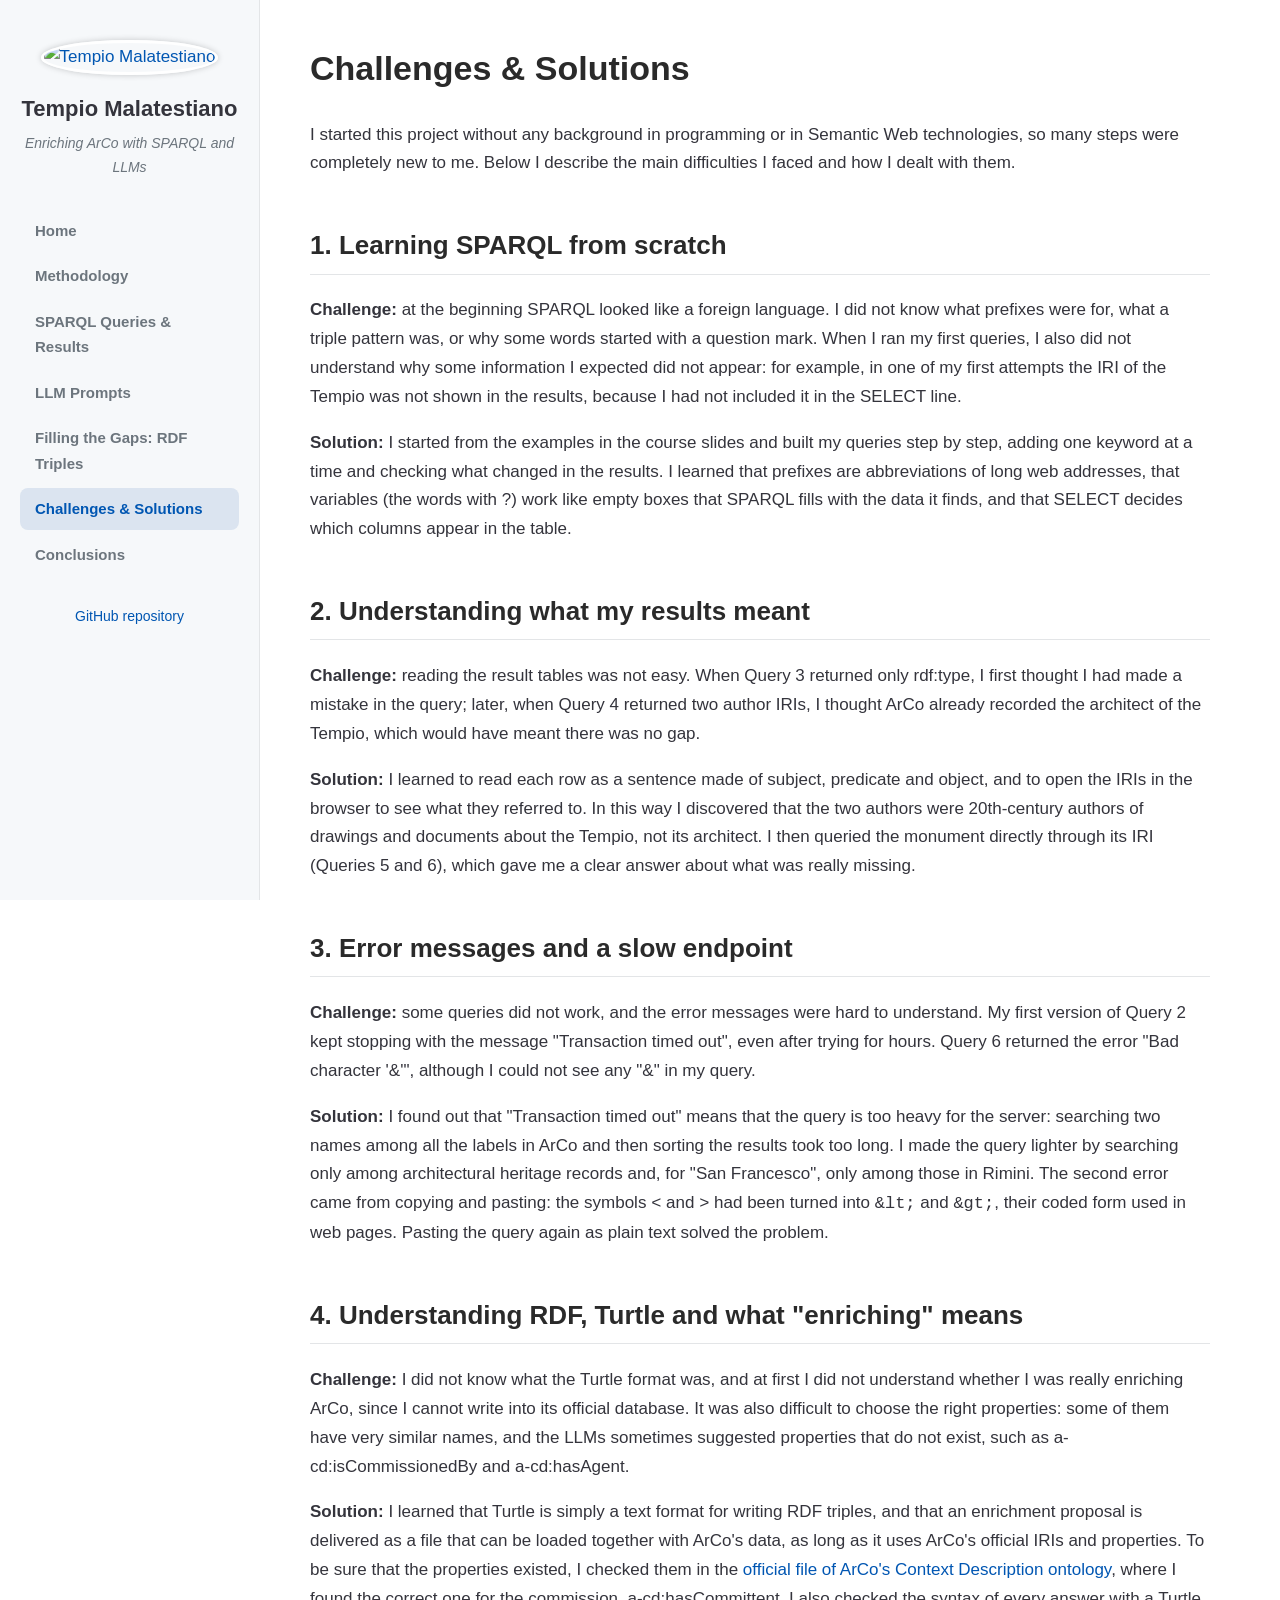
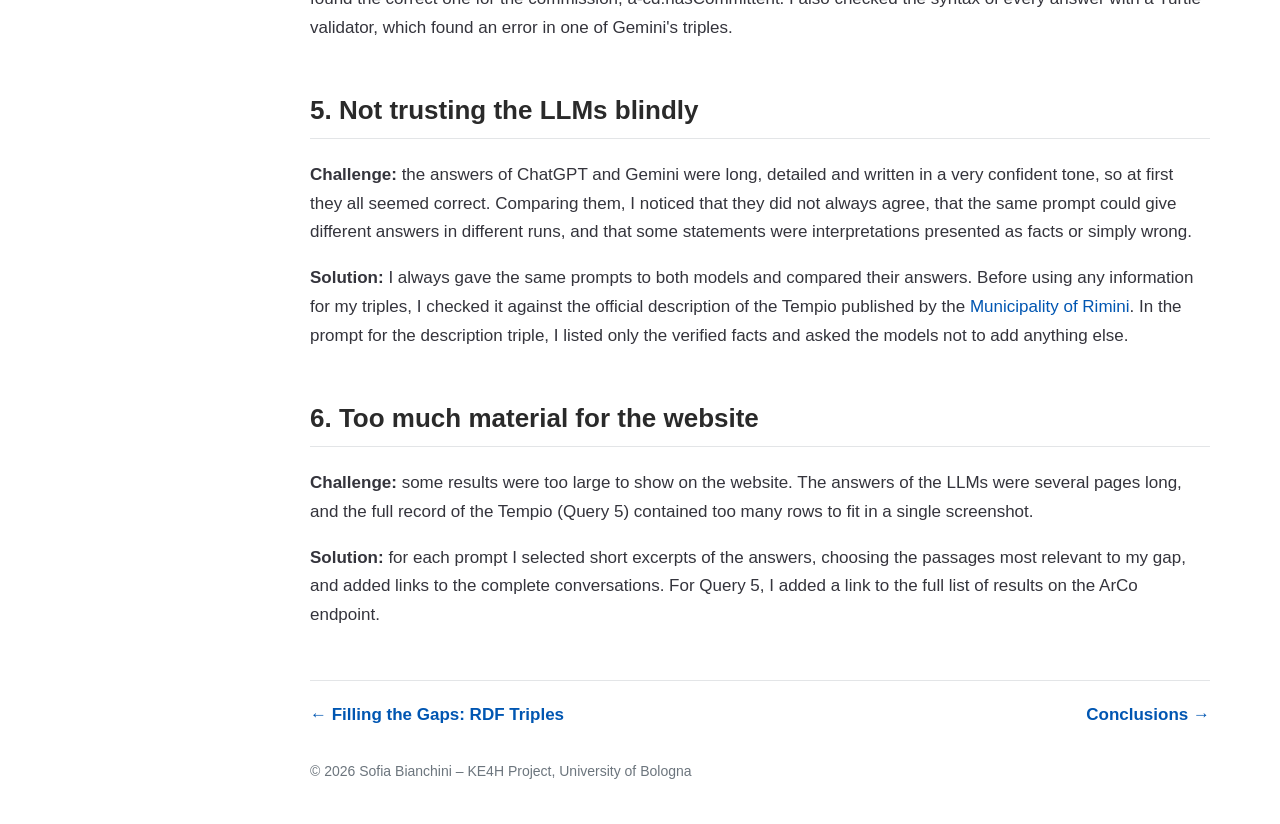
==== challenges.html @ 34fade14 "Add files via upload" ====
<!DOCTYPE html>
<html lang="en">
<head>
  <meta charset="UTF-8">
  <meta name="viewport" content="width=device-width, initial-scale=1.0">
  <title>Challenges &amp; Solutions &ndash; Tempio Malatestiano</title>
  <link rel="stylesheet" href="style.css">
</head>
<body>

  <!-- SIDEBAR MENU: the same on every page -->
  <aside class="sidebar">
    <a href="index.html">
      <img class="avatar" src="images/avatar-tempio.jpg" alt="Tempio Malatestiano">
    </a>
    <p class="site-title">Tempio Malatestiano</p>
    <p class="site-subtitle">Enriching ArCo with SPARQL and LLMs</p>

    <nav>
      <ul>
        <li><a href="index.html">Home</a></li>
        <li><a href="methodology.html">Methodology</a></li>
        <li><a href="sparql.html">SPARQL Queries &amp; Results</a></li>
        <li><a href="prompts.html">LLM Prompts</a></li>
        <li><a href="rdf-triples.html">Filling the Gaps: RDF Triples</a></li>
        <li><a href="challenges.html" class="active">Challenges &amp; Solutions</a></li>
        <li><a href="conclusions.html">Conclusions</a></li>
      </ul>
    </nav>

    <p class="sidebar-link">
      <a href="https://github.com/sofiabianchiniweb/KE4H_Project" target="_blank">GitHub repository</a>
    </p>
  </aside>

  <!-- PAGE CONTENT -->
  <main>
    <h1>Challenges &amp; Solutions</h1>

    <p>I started this project without any background in programming or in Semantic Web technologies, so many steps were completely new to me. Below I describe the main difficulties I faced and how I dealt with them.</p>
    <h2>1. Learning SPARQL from scratch</h2>
    <p><strong>Challenge:</strong> at the beginning SPARQL looked like a foreign language. I did not know what prefixes were for, what a triple pattern was, or why some words started with a question mark. When I ran my first queries, I also did not understand why some information I expected did not appear: for example, in one of my first attempts the IRI of the Tempio was not shown in the results, because I had not included it in the SELECT line.</p>
    <p><strong>Solution:</strong> I started from the examples in the course slides and built my queries step by step, adding one keyword at a time and checking what changed in the results. I learned that prefixes are abbreviations of long web addresses, that variables (the words with ?) work like empty boxes that SPARQL fills with the data it finds, and that SELECT decides which columns appear in the table.</p>
    <h2>2. Understanding what my results meant</h2>
    <p><strong>Challenge:</strong> reading the result tables was not easy. When Query 3 returned only rdf:type, I first thought I had made a mistake in the query; later, when Query 4 returned two author IRIs, I thought ArCo already recorded the architect of the Tempio, which would have meant there was no gap.</p>
    <p><strong>Solution:</strong> I learned to read each row as a sentence made of subject, predicate and object, and to open the IRIs in the browser to see what they referred to. In this way I discovered that the two authors were 20th-century authors of drawings and documents about the Tempio, not its architect. I then queried the monument directly through its IRI (Queries 5 and 6), which gave me a clear answer about what was really missing.</p>
    <h2>3. Error messages and a slow endpoint</h2>
    <p><strong>Challenge:</strong> some queries did not work, and the error messages were hard to understand. My first version of Query 2 kept stopping with the message "Transaction timed out", even after trying for hours. Query 6 returned the error "Bad character '&amp;'", although I could not see any "&amp;" in my query.</p>
    <p><strong>Solution:</strong> I found out that "Transaction timed out" means that the query is too heavy for the server: searching two names among all the labels in ArCo and then sorting the results took too long. I made the query lighter by searching only among architectural heritage records and, for "San Francesco", only among those in Rimini. The second error came from copying and pasting: the symbols <code>&lt;</code> and <code>&gt;</code> had been turned into <code>&amp;lt;</code> and <code>&amp;gt;</code>, their coded form used in web pages. Pasting the query again as plain text solved the problem.</p>
    <h2>4. Understanding RDF, Turtle and what "enriching" means</h2>
    <p><strong>Challenge:</strong> I did not know what the Turtle format was, and at first I did not understand whether I was really enriching ArCo, since I cannot write into its official database. It was also difficult to choose the right properties: some of them have very similar names, and the LLMs sometimes suggested properties that do not exist, such as a-cd:isCommissionedBy and a-cd:hasAgent.</p>
    <p><strong>Solution:</strong> I learned that Turtle is simply a text format for writing RDF triples, and that an enrichment proposal is delivered as a file that can be loaded together with ArCo's data, as long as it uses ArCo's official IRIs and properties. To be sure that the properties existed, I checked them in the <a href="https://github.com/ICCD-MiBACT/ArCo/blob/master/ArCo-release/ontologie/context-description/context-description.owl" target="_blank">official file of ArCo's Context Description ontology</a>, where I found the correct one for the commission, a-cd:hasCommittent. I also checked the syntax of every answer with a Turtle validator, which found an error in one of Gemini's triples.</p>
    <h2>5. Not trusting the LLMs blindly</h2>
    <p><strong>Challenge:</strong> the answers of ChatGPT and Gemini were long, detailed and written in a very confident tone, so at first they all seemed correct. Comparing them, I noticed that they did not always agree, that the same prompt could give different answers in different runs, and that some statements were interpretations presented as facts or simply wrong.</p>
    <p><strong>Solution:</strong> I always gave the same prompts to both models and compared their answers. Before using any information for my triples, I checked it against the official description of the Tempio published by the <a href="https://www.comune.rimini.it/vivere-il-comune/luoghi/edificio-di-culto/tempio-malatestiano" target="_blank">Municipality of Rimini</a>. In the prompt for the description triple, I listed only the verified facts and asked the models not to add anything else.</p>
    <h2>6. Too much material for the website</h2>
    <p><strong>Challenge:</strong> some results were too large to show on the website. The answers of the LLMs were several pages long, and the full record of the Tempio (Query 5) contained too many rows to fit in a single screenshot.</p>
    <p><strong>Solution:</strong> for each prompt I selected short excerpts of the answers, choosing the passages most relevant to my gap, and added links to the complete conversations. For Query 5, I added a link to the full list of results on the ArCo endpoint.</p>

    <!-- Links to the previous and next page -->
    <div class="page-nav">
      <a href="rdf-triples.html">&larr; Filling the Gaps: RDF Triples</a>
      <a href="conclusions.html">Conclusions &rarr;</a>
    </div>

    <footer>
      &copy; 2026 Sofia Bianchini &ndash; KE4H Project, University of Bologna
    </footer>
  </main>

</body>
</html>
---- style.css ----
/* =========================================================
   Style sheet for the KE4H project website
   The same file is used by all the pages of the site.
   ========================================================= */

/* ---------- General settings ---------- */

body {
  margin: 0;
  font-family: "Segoe UI", Helvetica, Arial, sans-serif;
  font-size: 17px;
  line-height: 1.7;
  color: #34343c;
  background-color: #ffffff;
}

a {
  color: #0056b2;
  text-decoration: none;
}

a:hover {
  text-decoration: underline;
}

/* ---------- Sidebar menu (left side, fixed) ---------- */

.sidebar {
  position: fixed;
  top: 0;
  left: 0;
  width: 260px;
  height: 100%;
  overflow-y: auto;
  box-sizing: border-box;
  padding: 40px 20px;
  background-color: #f6f8fa;
  border-right: 1px solid #e3e5e7;
  text-align: center;
}

.avatar {
  width: 112px;
  height: 112px;
  border-radius: 50%;           /* round picture */
  object-fit: cover;
  border: 3px solid #ffffff;
  box-shadow: 0 0 6px rgba(0, 0, 0, 0.2);
}

.site-title {
  margin: 15px 0 0 0;
  font-size: 22px;
  font-weight: bold;
  color: #34343c;
}

.site-subtitle {
  margin: 5px 0 30px 0;
  font-size: 14px;
  font-style: italic;
  color: #6c757d;
}

.sidebar ul {
  list-style: none;
  margin: 0;
  padding: 0;
  text-align: left;
}

.sidebar li a {
  display: block;
  padding: 8px 15px;
  margin-bottom: 4px;
  border-radius: 8px;
  font-size: 15px;
  font-weight: 600;
  color: #6c757d;
}

.sidebar li a:hover {
  background-color: #e9ecef;
  color: #34343c;
  text-decoration: none;
}

/* the page that is currently open */
.sidebar li a.active {
  background-color: #dbe4f0;
  color: #0056b2;
}

.sidebar-link {
  margin-top: 30px;
  font-size: 14px;
}

/* ---------- Page content ---------- */

main {
  margin-left: 260px;           /* leaves space for the sidebar */
  max-width: 900px;
  padding: 40px 50px;
}

h1 {
  font-size: 34px;
  margin-top: 0;
  color: #2a2a2a;
}

h2 {
  font-size: 26px;
  margin-top: 45px;
  padding-bottom: 6px;
  border-bottom: 1px solid #e3e5e7;
  color: #2a2a2a;
}

h3 {
  font-size: 20px;
  margin-top: 30px;
  color: #2a2a2a;
}

img {
  max-width: 100%;              /* pictures never exceed the page width */
  border: 1px solid #e3e5e7;
  border-radius: 6px;
}

.main-photo {
  width: 520px;
}

.author-photo {
  width: 200px;
}

blockquote {
  margin: 20px 0;
  padding: 5px 20px;
  border-left: 4px solid #c4c8cc;
  color: #5a5a5a;
}

/* ---------- Code (SPARQL queries, RDF triples, prompts) ---------- */

pre.code {
  background-color: #f6f8fa;
  border: 1px solid #e3e5e7;
  border-radius: 6px;
  padding: 15px;
  overflow-x: auto;             /* long lines can be scrolled */
  font-size: 14px;
  line-height: 1.5;
}

/* prompts are text, so long lines go to a new line */
pre.prompt-text {
  white-space: pre-wrap;
}

code {
  font-family: Consolas, "Courier New", monospace;
}

/* ---------- Coloured boxes ---------- */

.box {
  margin: 20px 0;
  padding: 10px 20px;
  border-left: 5px solid;
  border-radius: 6px;
}

.prompt {                       /* prompts given to the LLMs */
  background-color: #e8f1fb;
  border-color: #0070cb;
}

.note {                         /* useful information */
  background-color: #e9f6ec;
  border-color: #28a745;
}

.todo {                         /* parts still to be completed */
  background-color: #fff8e1;
  border-color: #ffc107;
}

/* ---------- Tables ---------- */

table {
  width: 100%;
  border-collapse: collapse;
  margin: 20px 0;
  font-size: 15px;
}

th, td {
  border: 1px solid #dee2e6;
  padding: 8px 12px;
  text-align: left;
  vertical-align: top;
}

th {
  background-color: #f6f8fa;
}

/* ---------- Previous / next links and footer ---------- */

.page-nav {
  display: flex;
  justify-content: space-between;
  margin-top: 50px;
  padding-top: 20px;
  border-top: 1px solid #e3e5e7;
  font-weight: 600;
}

footer {
  margin-top: 30px;
  font-size: 14px;
  color: #6c757d;
}

/* ---------- Small screens (smartphones) ---------- */

@media (max-width: 800px) {
  .sidebar {
    position: static;           /* the menu goes on top of the page */
    width: 100%;
    height: auto;
    border-right: none;
    border-bottom: 1px solid #e3e5e7;
  }

  main {
    margin-left: 0;
    padding: 25px 20px;
  }
}
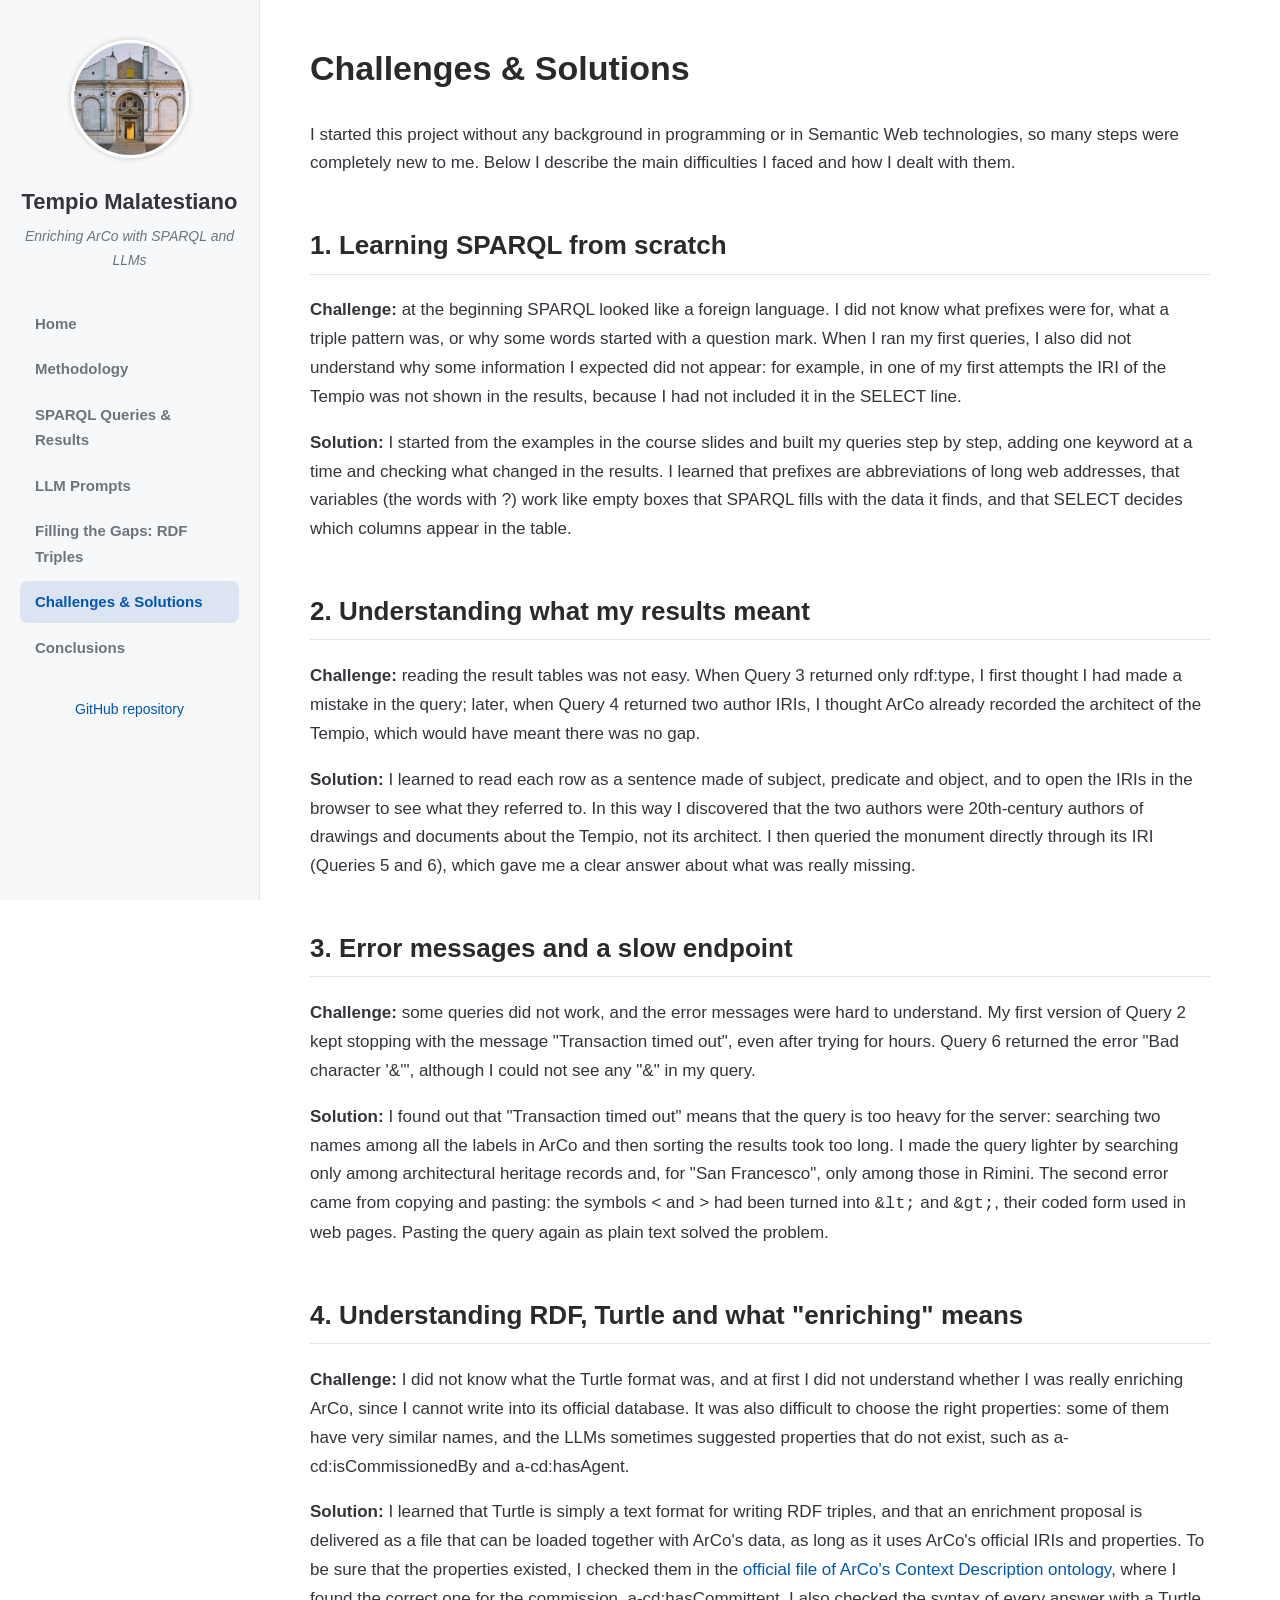
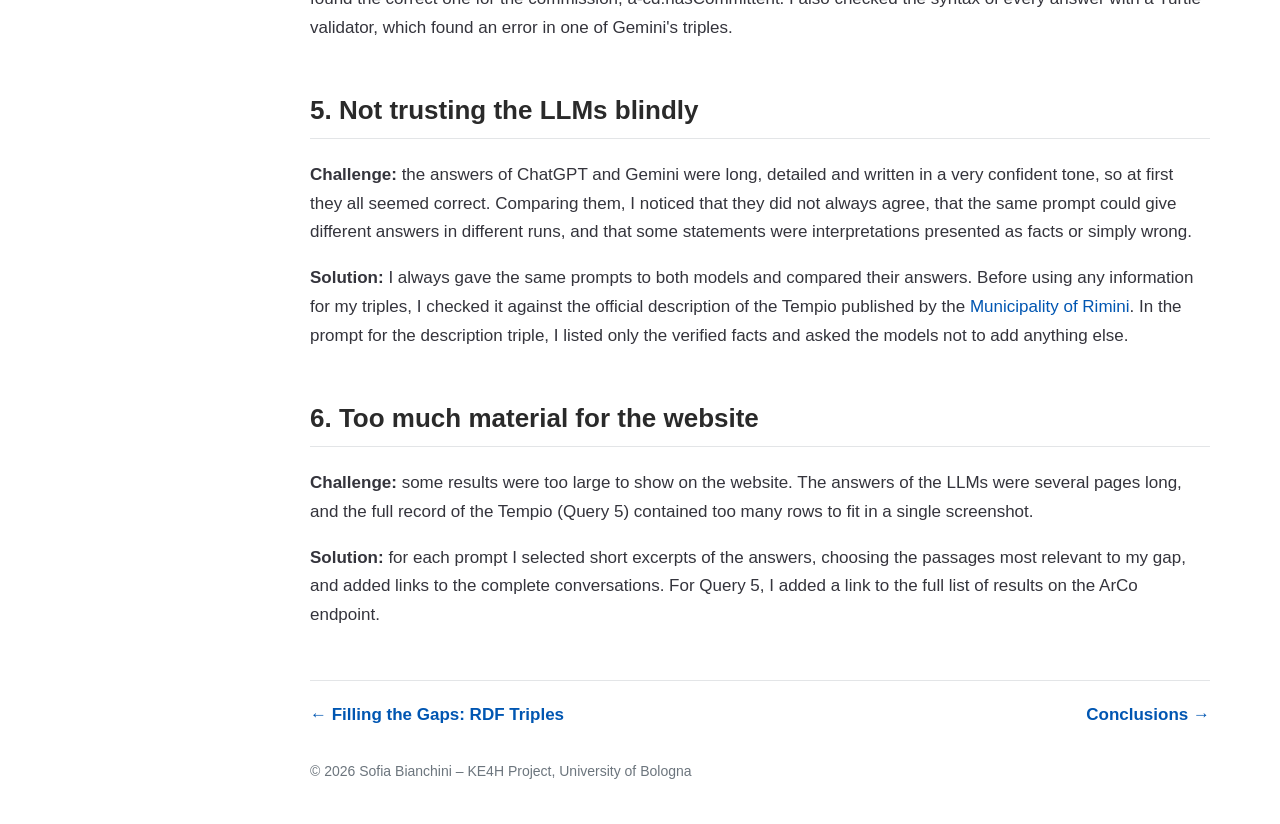
==== commit d4079a2d: "Update avatar image source in sidebar" ====
--- a/challenges.html
+++ b/challenges.html
@@ -11,7 +11,7 @@
   <!-- SIDEBAR MENU: the same on every page -->
   <aside class="sidebar">
     <a href="index.html">
-      <img class="avatar" src="images/avatar-tempio.jpg" alt="Tempio Malatestiano">
+      <img class="avatar" src="images/facciata.jpg" alt="Tempio Malatestiano">
     </a>
     <p class="site-title">Tempio Malatestiano</p>
     <p class="site-subtitle">Enriching ArCo with SPARQL and LLMs</p>
